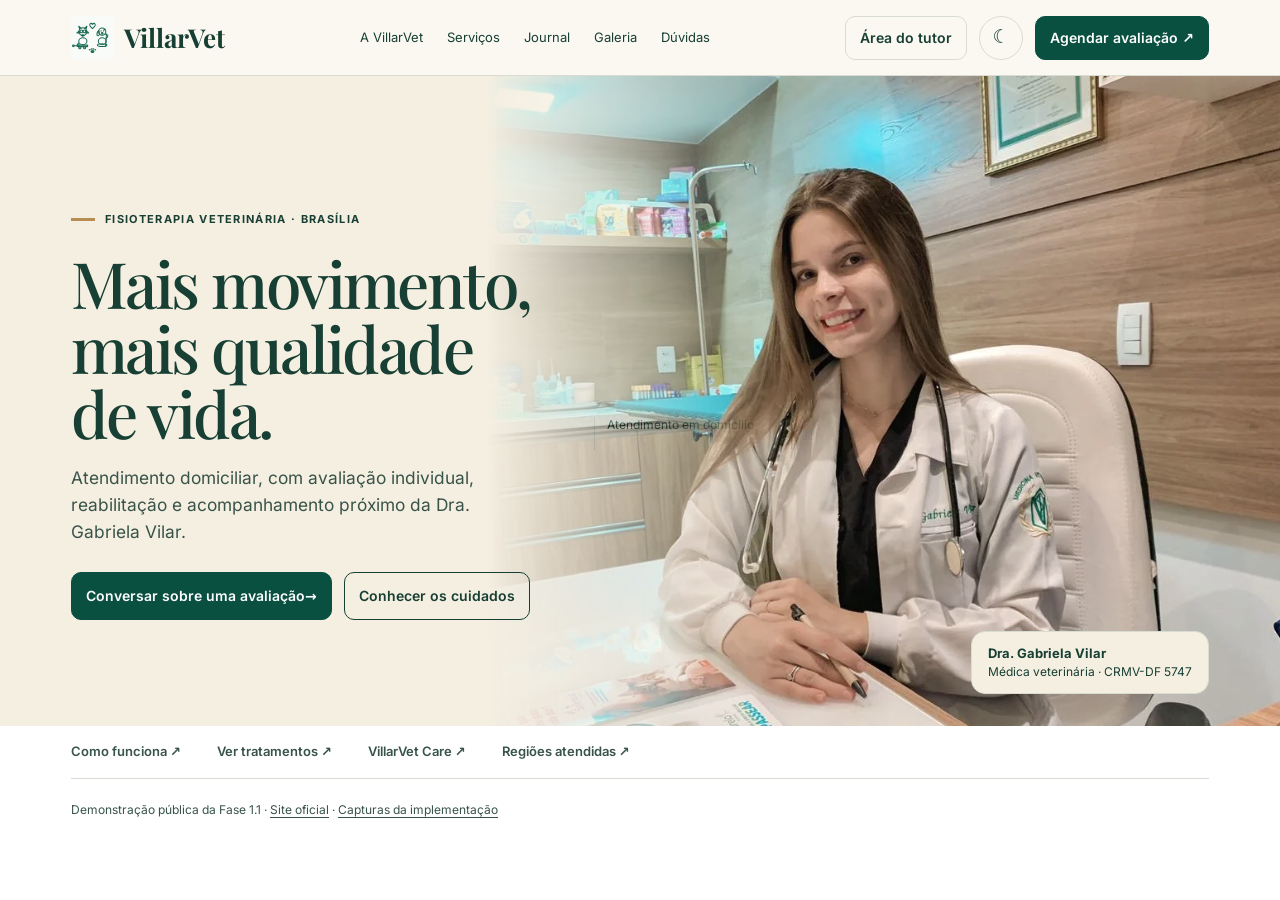
==== index.html @ 3dc2bad7 "Publica demonstração estática da VillarVet Fase 1.1" ====
<!doctype html>
<html lang="pt-BR" data-theme="light">
<head>
<meta charset="utf-8">
<meta name="viewport" content="width=device-width, initial-scale=1">
<meta name="robots" content="noindex,nofollow">
<title>VillarVet · Prévia pública da Fase 1.1</title>
<link rel="icon" href="./favicon.svg">
<link rel="stylesheet" href="./fonts/fonts.css">
<style>
  :root{color-scheme:light;--ink:#173f33;--muted:#385348;--paper:#f5efe2;--header:#fbf8f2;--surface:#fff;--line:#d9dcd0;--action:#095040;--on:#fff;--gold:#b68e54;--edge:clamp(20px,5.55vw,80px)}
  :root[data-theme="dark"]{color-scheme:dark;--ink:#eef3e9;--muted:#cad7cd;--paper:#15261f;--header:#14221c;--surface:#14251e;--line:#354d40;--action:#a5ddc4;--on:#16392c}
  *,*::before,*::after{box-sizing:border-box}
  body{margin:0;background:var(--surface);color:var(--ink);font:14px/1.5 Inter,system-ui,sans-serif}
  a{color:inherit;text-decoration:none}
  button,summary{font:inherit;cursor:pointer;color:inherit}
  :focus-visible{outline:2px solid var(--ink);outline-offset:4px}
  .skip{position:absolute;top:8px;left:8px;z-index:4;padding:10px;background:var(--surface)}
  .skip:not(:focus){transform:translateY(-150%)}
  .top{position:sticky;top:0;z-index:2;background:var(--header);border-bottom:1px solid var(--line)}
  .nav{max-width:1440px;margin:auto;min-height:75px;padding:0 var(--edge);display:flex;align-items:center;justify-content:space-between;gap:16px}
  .brand{display:inline-flex;align-items:center;gap:10px;min-height:44px;font:700 26px 'Playfair Display',Georgia,serif;white-space:nowrap}
  .brand img{width:43px;height:43px}
  .desktop,.tools,.actions{display:flex;align-items:center;gap:12px}
  .desktop{gap:24px;font-size:13px}
  .desktop a,.chapters a{display:inline-flex;align-items:center;min-height:44px}
  .desktop a:hover,.chapters a:hover,.foot a:hover{text-decoration:underline;text-underline-offset:4px}
  .button,.theme,.mobile summary{min-height:44px;border:1px solid var(--line);border-radius:10px;display:inline-flex;align-items:center;justify-content:center;padding:0 14px;background:transparent;font-weight:600;white-space:nowrap}
  .button:hover,.theme:hover{border-color:var(--ink)}
  .solid{background:var(--action);border-color:var(--action);color:var(--on)}
  .theme{border-radius:50%;width:44px;padding:0;font-size:19px}
  .mobile{display:none}
  .mobile summary{list-style:none;border-color:transparent;font-size:22px}
  .mobile summary::-webkit-details-marker{display:none}
  .mobile div{position:absolute;top:100%;left:0;right:0;display:grid;padding:12px var(--edge);border-bottom:1px solid var(--line);background:var(--header)}
  .mobile a,.mobile button{min-height:44px;padding:10px 0;text-align:left;background:transparent;border:0;border-bottom:1px solid var(--line)}
  .hero{position:relative;isolation:isolate;background:var(--paper);overflow:hidden}
  .hero-inner{max-width:1440px;margin:auto;padding:clamp(58px,6vw,88px) var(--edge) 48px;min-height:650px;display:grid;grid-template-columns:46% 54%;align-items:center}
  .copy{position:relative;z-index:1}
  .eyebrow{display:flex;align-items:center;gap:10px;font-size:11px;letter-spacing:.12em;font-weight:700;text-transform:uppercase;margin:0 0 22px}
  .eyebrow::before{content:"";width:24px;height:3px;background:var(--gold);flex:none}
  h1{font:500 clamp(2.35rem,5vw,5rem)/1.02 'Playfair Display',Georgia,serif;letter-spacing:-.04em;max-width:12ch;margin:0}
  .intro{font-size:clamp(15px,1.35vw,19px);line-height:1.55;max-width:38ch;color:var(--muted);margin:20px 0 26px}
  .actions{flex-wrap:wrap}
  .actions .button{min-height:48px;border-color:var(--ink);white-space:normal;text-align:center}
  .actions .solid{border-color:var(--action)}
  .photo{position:absolute;inset:0 0 0 38%;margin:0}
  .photo img{width:100%;height:100%;object-fit:cover;object-position:50% 38%;mask-image:linear-gradient(to right,transparent,#000 38%);filter:saturate(.92) sepia(.07)}
  .credit{position:absolute;right:var(--edge);bottom:32px;background:var(--paper);border:1px solid var(--line);border-radius:14px;padding:12px 16px;font-size:12px}
  .credit strong{display:block;font-size:13px}
  .proof{display:grid;grid-template-columns:repeat(3,1fr);max-width:540px;padding:0;list-style:none;gap:10px;margin:36px 0 0;font-size:12px;line-height:1.35}
  .proof li{padding-inline-start:12px;border-inline-start:1px solid var(--line)}
  .chapters,.foot{max-width:1440px;margin:auto;padding:0 var(--edge)}
  .chapters div{display:flex;flex-wrap:wrap;gap:0 36px;border-bottom:1px solid var(--line);padding-block:4px;color:var(--muted)}
  .chapters a{gap:6px;font-weight:600;font-size:13px}
  .foot{padding-block:22px 28px;color:var(--muted);font-size:12px}
  .foot a{text-decoration:underline;text-underline-offset:3px}
  @media(max-width:1080px){.desktop,.tools{display:none}.mobile{display:block}}
  @media(max-width:767px){
    .nav{min-height:67px}
    .hero-inner{display:flex;flex-direction:column;align-items:stretch;min-height:0;padding:24px 0 20px}
    .copy{display:contents}
    .eyebrow,h1,.intro,.actions,.proof{margin-inline:var(--edge)}
    .eyebrow{font-size:10px;margin-bottom:14px}
    h1{font-size:clamp(2.3rem,9.4vw,3.9rem)}
    .intro{margin-block:13px 17px}
    .actions{display:grid;gap:8px;max-width:420px;margin-bottom:18px}
    .photo{position:relative;inset:auto;height:clamp(285px,89vw,480px);border-start-start-radius:40% 32%;overflow:hidden}
    .photo img{mask-image:linear-gradient(to bottom,#000 83%,transparent);object-position:50% 33%}
    .credit{bottom:12px}
    .proof{margin-block:16px 0;order:1}
    .chapters div{display:grid;grid-template-columns:1fr 1fr;column-gap:12px}
  }
</style>
</head>
<body>
<a class="skip" href="#inicio">Pular para o conteúdo</a>
<header class="top">
  <nav class="nav" aria-label="Navegação principal">
    <a class="brand" href="./"><img src="./favicon.svg" alt="">VillarVet</a>
    <div class="desktop">
      <a href="https://villarvet.com/#sobre">A VillarVet</a><a href="https://villarvet.com/servicos">Serviços</a><a href="https://villarvet.com/blog">Journal</a><a href="https://villarvet.com/galeria">Galeria</a><a href="https://villarvet.com/faq">Dúvidas</a>
    </div>
    <div class="tools">
      <a class="button" href="https://care.villarvet.com/cliente">Área do tutor</a>
      <button class="theme" type="button" data-theme-toggle aria-label="Ativar modo escuro">☾</button>
      <a class="button solid" href="https://wa.me/5561991261057">Agendar avaliação ↗</a>
    </div>
    <details class="mobile">
      <summary aria-label="Menu de navegação">☰</summary>
      <div>
        <a href="https://villarvet.com/#sobre">A VillarVet</a><a href="https://villarvet.com/servicos">Serviços</a><a href="https://villarvet.com/blog">Journal</a><a href="https://villarvet.com/galeria">Galeria</a><a href="https://villarvet.com/faq">Dúvidas</a><a href="https://care.villarvet.com/cliente">Área do tutor</a>
        <button type="button" data-theme-toggle>Ativar modo escuro</button>
      </div>
    </details>
  </nav>
</header>
<main id="inicio" tabindex="-1">
  <section class="hero" aria-labelledby="titulo">
    <div class="hero-inner">
      <div class="copy">
        <p class="eyebrow">Fisioterapia veterinária · Brasília</p>
        <h1 id="titulo">Mais movimento, mais qualidade de vida.</h1>
        <p class="intro">Atendimento domiciliar, com avaliação individual, reabilitação e acompanhamento próximo da Dra. Gabriela Vilar.</p>
        <div class="actions">
          <a class="button solid" href="https://wa.me/5561991261057">Conversar sobre uma avaliação <span aria-hidden="true"> →</span></a>
          <a class="button" href="https://villarvet.com/servicos">Conhecer os cuidados</a>
        </div>
      </div>
      <figure class="photo">
        <img src="./gabriela-960.webp" srcset="./gabriela-640.webp 640w, ./gabriela-960.webp 960w" sizes="(max-width: 767px) 100vw, 62vw" alt="Dra. Gabriela Vilar no consultório" fetchpriority="high">
        <figcaption class="credit"><strong>Dra. Gabriela Vilar</strong>Médica veterinária · CRMV-DF 5747</figcaption>
      </figure>
      <ul class="proof"><li>Atendimento em domicílio</li><li>Cuidado individualizado</li><li>Foco em bem-estar e funcionalidade</li></ul>
    </div>
  </section>
  <nav class="chapters" aria-label="Conheça a VillarVet">
    <div><a href="https://villarvet.com/#como-funciona">Como funciona ↗</a><a href="https://villarvet.com/servicos">Ver tratamentos ↗</a><a href="https://care.villarvet.com/cliente">VillarVet Care ↗</a><a href="https://villarvet.com/#regioes">Regiões atendidas ↗</a></div>
  </nav>
</main>
<footer class="foot">Demonstração pública da Fase 1.1 · <a href="https://villarvet.com/">Site oficial</a> · <a href="https://github.com/42FPS-art/villarvet-previews#readme">Capturas da implementação</a></footer>
<script>
  const root=document.documentElement;
  const toggles=document.querySelectorAll('[data-theme-toggle]');
  function theme(value) {
    root.dataset.theme=value;
    const dark=value==='dark';
    toggles.forEach(button=>{
      const label=dark?'Ativar modo claro':'Ativar modo escuro';
      button.setAttribute('aria-label',label);
      button.textContent=button.classList.contains('theme')?(dark?'☀':'☾'):label;
    });
  }
  try{if(localStorage.getItem('preview-theme')==='dark')theme('dark')}catch{}
  toggles.forEach(button=>button.addEventListener('click',()=>{
    const next=root.dataset.theme==='dark'?'light':'dark';
    theme(next);
    try{localStorage.setItem('preview-theme',next)}catch{}
  }));
  const menu=document.querySelector('.mobile');
  menu.addEventListener('keydown',event=>{
    if(event.key==='Escape'&&menu.open){menu.open=false;menu.querySelector('summary').focus()}
  });
</script>
</body>
</html>
---- fonts/fonts.css ----
/* Google Fonts, SIL Open Font License; licenses alongside the files. */
@font-face {
  font-family: 'Inter';
  font-style: normal;
  font-weight: 300 700;
  font-display: swap;
  src: url(villarvet-latin-1.woff2) format('woff2');
  unicode-range: U+0000-00FF, U+0131, U+0152-0153, U+02BB-02BC, U+02C6, U+02DA, U+02DC, U+0304, U+0308, U+0329, U+2000-206F, U+20AC, U+2122, U+2191, U+2193, U+2212, U+2215, U+FEFF, U+FFFD;
}
@font-face {
  font-family: 'Playfair Display';
  font-style: italic;
  font-weight: 400 700;
  font-display: swap;
  src: url(villarvet-latin-2.woff2) format('woff2');
  unicode-range: U+0000-00FF, U+0131, U+0152-0153, U+02BB-02BC, U+02C6, U+02DA, U+02DC, U+0304, U+0308, U+0329, U+2000-206F, U+20AC, U+2122, U+2191, U+2193, U+2212, U+2215, U+FEFF, U+FFFD;
}
@font-face {
  font-family: 'Playfair Display';
  font-style: normal;
  font-weight: 400 700;
  font-display: swap;
  src: url(villarvet-latin-3.woff2) format('woff2');
  unicode-range: U+0000-00FF, U+0131, U+0152-0153, U+02BB-02BC, U+02C6, U+02DA, U+02DC, U+0304, U+0308, U+0329, U+2000-206F, U+20AC, U+2122, U+2191, U+2193, U+2212, U+2215, U+FEFF, U+FFFD;
}
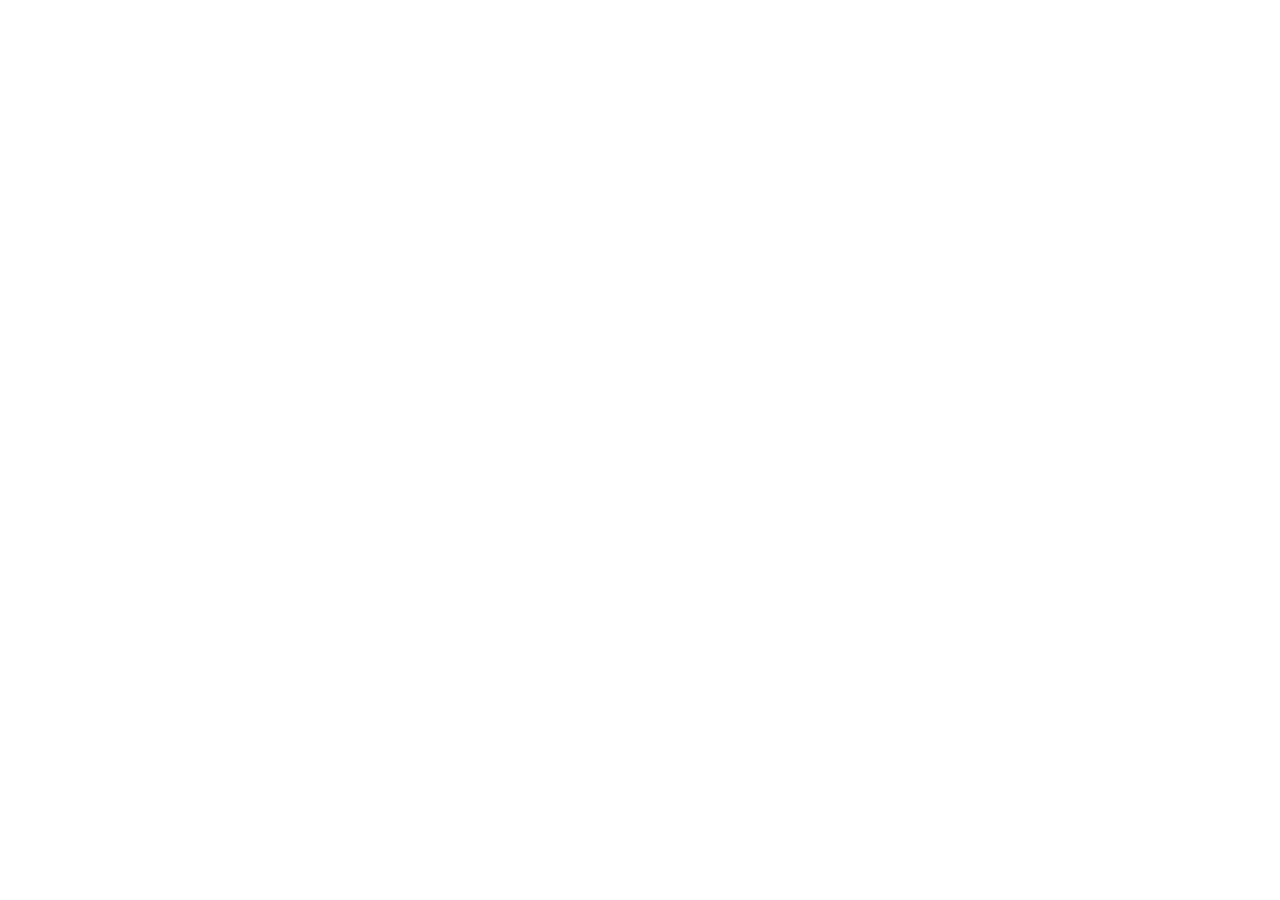
==== commit 12d2084e: "Publica a prévia VillarVet da Fase 2" ====
--- a/index.html
+++ b/index.html
@@ -1,146 +1,18 @@
 <!doctype html>
 <html lang="pt-BR" data-theme="light">
 <head>
-<meta charset="utf-8">
-<meta name="viewport" content="width=device-width, initial-scale=1">
-<meta name="robots" content="noindex,nofollow">
-<title>VillarVet · Prévia pública da Fase 1.1</title>
-<link rel="icon" href="./favicon.svg">
-<link rel="stylesheet" href="./fonts/fonts.css">
-<style>
-  :root{color-scheme:light;--ink:#173f33;--muted:#385348;--paper:#f5efe2;--header:#fbf8f2;--surface:#fff;--line:#d9dcd0;--action:#095040;--on:#fff;--gold:#b68e54;--edge:clamp(20px,5.55vw,80px)}
-  :root[data-theme="dark"]{color-scheme:dark;--ink:#eef3e9;--muted:#cad7cd;--paper:#15261f;--header:#14221c;--surface:#14251e;--line:#354d40;--action:#a5ddc4;--on:#16392c}
-  *,*::before,*::after{box-sizing:border-box}
-  body{margin:0;background:var(--surface);color:var(--ink);font:14px/1.5 Inter,system-ui,sans-serif}
-  a{color:inherit;text-decoration:none}
-  button,summary{font:inherit;cursor:pointer;color:inherit}
-  :focus-visible{outline:2px solid var(--ink);outline-offset:4px}
-  .skip{position:absolute;top:8px;left:8px;z-index:4;padding:10px;background:var(--surface)}
-  .skip:not(:focus){transform:translateY(-150%)}
-  .top{position:sticky;top:0;z-index:2;background:var(--header);border-bottom:1px solid var(--line)}
-  .nav{max-width:1440px;margin:auto;min-height:75px;padding:0 var(--edge);display:flex;align-items:center;justify-content:space-between;gap:16px}
-  .brand{display:inline-flex;align-items:center;gap:10px;min-height:44px;font:700 26px 'Playfair Display',Georgia,serif;white-space:nowrap}
-  .brand img{width:43px;height:43px}
-  .desktop,.tools,.actions{display:flex;align-items:center;gap:12px}
-  .desktop{gap:24px;font-size:13px}
-  .desktop a,.chapters a{display:inline-flex;align-items:center;min-height:44px}
-  .desktop a:hover,.chapters a:hover,.foot a:hover{text-decoration:underline;text-underline-offset:4px}
-  .button,.theme,.mobile summary{min-height:44px;border:1px solid var(--line);border-radius:10px;display:inline-flex;align-items:center;justify-content:center;padding:0 14px;background:transparent;font-weight:600;white-space:nowrap}
-  .button:hover,.theme:hover{border-color:var(--ink)}
-  .solid{background:var(--action);border-color:var(--action);color:var(--on)}
-  .theme{border-radius:50%;width:44px;padding:0;font-size:19px}
-  .mobile{display:none}
-  .mobile summary{list-style:none;border-color:transparent;font-size:22px}
-  .mobile summary::-webkit-details-marker{display:none}
-  .mobile div{position:absolute;top:100%;left:0;right:0;display:grid;padding:12px var(--edge);border-bottom:1px solid var(--line);background:var(--header)}
-  .mobile a,.mobile button{min-height:44px;padding:10px 0;text-align:left;background:transparent;border:0;border-bottom:1px solid var(--line)}
-  .hero{position:relative;isolation:isolate;background:var(--paper);overflow:hidden}
-  .hero-inner{max-width:1440px;margin:auto;padding:clamp(58px,6vw,88px) var(--edge) 48px;min-height:650px;display:grid;grid-template-columns:46% 54%;align-items:center}
-  .copy{position:relative;z-index:1}
-  .eyebrow{display:flex;align-items:center;gap:10px;font-size:11px;letter-spacing:.12em;font-weight:700;text-transform:uppercase;margin:0 0 22px}
-  .eyebrow::before{content:"";width:24px;height:3px;background:var(--gold);flex:none}
-  h1{font:500 clamp(2.35rem,5vw,5rem)/1.02 'Playfair Display',Georgia,serif;letter-spacing:-.04em;max-width:12ch;margin:0}
-  .intro{font-size:clamp(15px,1.35vw,19px);line-height:1.55;max-width:38ch;color:var(--muted);margin:20px 0 26px}
-  .actions{flex-wrap:wrap}
-  .actions .button{min-height:48px;border-color:var(--ink);white-space:normal;text-align:center}
-  .actions .solid{border-color:var(--action)}
-  .photo{position:absolute;inset:0 0 0 38%;margin:0}
-  .photo img{width:100%;height:100%;object-fit:cover;object-position:50% 38%;mask-image:linear-gradient(to right,transparent,#000 38%);filter:saturate(.92) sepia(.07)}
-  .credit{position:absolute;right:var(--edge);bottom:32px;background:var(--paper);border:1px solid var(--line);border-radius:14px;padding:12px 16px;font-size:12px}
-  .credit strong{display:block;font-size:13px}
-  .proof{display:grid;grid-template-columns:repeat(3,1fr);max-width:540px;padding:0;list-style:none;gap:10px;margin:36px 0 0;font-size:12px;line-height:1.35}
-  .proof li{padding-inline-start:12px;border-inline-start:1px solid var(--line)}
-  .chapters,.foot{max-width:1440px;margin:auto;padding:0 var(--edge)}
-  .chapters div{display:flex;flex-wrap:wrap;gap:0 36px;border-bottom:1px solid var(--line);padding-block:4px;color:var(--muted)}
-  .chapters a{gap:6px;font-weight:600;font-size:13px}
-  .foot{padding-block:22px 28px;color:var(--muted);font-size:12px}
-  .foot a{text-decoration:underline;text-underline-offset:3px}
-  @media(max-width:1080px){.desktop,.tools{display:none}.mobile{display:block}}
-  @media(max-width:767px){
-    .nav{min-height:67px}
-    .hero-inner{display:flex;flex-direction:column;align-items:stretch;min-height:0;padding:24px 0 20px}
-    .copy{display:contents}
-    .eyebrow,h1,.intro,.actions,.proof{margin-inline:var(--edge)}
-    .eyebrow{font-size:10px;margin-bottom:14px}
-    h1{font-size:clamp(2.3rem,9.4vw,3.9rem)}
-    .intro{margin-block:13px 17px}
-    .actions{display:grid;gap:8px;max-width:420px;margin-bottom:18px}
-    .photo{position:relative;inset:auto;height:clamp(285px,89vw,480px);border-start-start-radius:40% 32%;overflow:hidden}
-    .photo img{mask-image:linear-gradient(to bottom,#000 83%,transparent);object-position:50% 33%}
-    .credit{bottom:12px}
-    .proof{margin-block:16px 0;order:1}
-    .chapters div{display:grid;grid-template-columns:1fr 1fr;column-gap:12px}
-  }
-</style>
+  <meta charset="utf-8">
+  <meta name="viewport" content="width=device-width, initial-scale=1">
+  <meta name="robots" content="noindex,nofollow">
+  <meta name="referrer" content="no-referrer">
+  <title>VillarVet · Prévia pública da Fase 2</title>
+  <link rel="icon" href="/villarvet-previews/favicon.svg" type="image/svg+xml">
+  <link rel="stylesheet" href="/villarvet-previews/fonts/fonts.css">
+  <script src="/villarvet-previews/theme-init.js"></script>
+  <script type="module" crossorigin src="/villarvet-previews/assets/index-YGvpCg0u.js"></script>
+  <link rel="stylesheet" crossorigin href="/villarvet-previews/assets/index-DT8jTb6a.css">
 </head>
 <body>
-<a class="skip" href="#inicio">Pular para o conteúdo</a>
-<header class="top">
-  <nav class="nav" aria-label="Navegação principal">
-    <a class="brand" href="./"><img src="./favicon.svg" alt="">VillarVet</a>
-    <div class="desktop">
-      <a href="https://villarvet.com/#sobre">A VillarVet</a><a href="https://villarvet.com/servicos">Serviços</a><a href="https://villarvet.com/blog">Journal</a><a href="https://villarvet.com/galeria">Galeria</a><a href="https://villarvet.com/faq">Dúvidas</a>
-    </div>
-    <div class="tools">
-      <a class="button" href="https://care.villarvet.com/cliente">Área do tutor</a>
-      <button class="theme" type="button" data-theme-toggle aria-label="Ativar modo escuro">☾</button>
-      <a class="button solid" href="https://wa.me/5561991261057">Agendar avaliação ↗</a>
-    </div>
-    <details class="mobile">
-      <summary aria-label="Menu de navegação">☰</summary>
-      <div>
-        <a href="https://villarvet.com/#sobre">A VillarVet</a><a href="https://villarvet.com/servicos">Serviços</a><a href="https://villarvet.com/blog">Journal</a><a href="https://villarvet.com/galeria">Galeria</a><a href="https://villarvet.com/faq">Dúvidas</a><a href="https://care.villarvet.com/cliente">Área do tutor</a>
-        <button type="button" data-theme-toggle>Ativar modo escuro</button>
-      </div>
-    </details>
-  </nav>
-</header>
-<main id="inicio" tabindex="-1">
-  <section class="hero" aria-labelledby="titulo">
-    <div class="hero-inner">
-      <div class="copy">
-        <p class="eyebrow">Fisioterapia veterinária · Brasília</p>
-        <h1 id="titulo">Mais movimento, mais qualidade de vida.</h1>
-        <p class="intro">Atendimento domiciliar, com avaliação individual, reabilitação e acompanhamento próximo da Dra. Gabriela Vilar.</p>
-        <div class="actions">
-          <a class="button solid" href="https://wa.me/5561991261057">Conversar sobre uma avaliação <span aria-hidden="true"> →</span></a>
-          <a class="button" href="https://villarvet.com/servicos">Conhecer os cuidados</a>
-        </div>
-      </div>
-      <figure class="photo">
-        <img src="./gabriela-960.webp" srcset="./gabriela-640.webp 640w, ./gabriela-960.webp 960w" sizes="(max-width: 767px) 100vw, 62vw" alt="Dra. Gabriela Vilar no consultório" fetchpriority="high">
-        <figcaption class="credit"><strong>Dra. Gabriela Vilar</strong>Médica veterinária · CRMV-DF 5747</figcaption>
-      </figure>
-      <ul class="proof"><li>Atendimento em domicílio</li><li>Cuidado individualizado</li><li>Foco em bem-estar e funcionalidade</li></ul>
-    </div>
-  </section>
-  <nav class="chapters" aria-label="Conheça a VillarVet">
-    <div><a href="https://villarvet.com/#como-funciona">Como funciona ↗</a><a href="https://villarvet.com/servicos">Ver tratamentos ↗</a><a href="https://care.villarvet.com/cliente">VillarVet Care ↗</a><a href="https://villarvet.com/#regioes">Regiões atendidas ↗</a></div>
-  </nav>
-</main>
-<footer class="foot">Demonstração pública da Fase 1.1 · <a href="https://villarvet.com/">Site oficial</a> · <a href="https://github.com/42FPS-art/villarvet-previews#readme">Capturas da implementação</a></footer>
-<script>
-  const root=document.documentElement;
-  const toggles=document.querySelectorAll('[data-theme-toggle]');
-  function theme(value) {
-    root.dataset.theme=value;
-    const dark=value==='dark';
-    toggles.forEach(button=>{
-      const label=dark?'Ativar modo claro':'Ativar modo escuro';
-      button.setAttribute('aria-label',label);
-      button.textContent=button.classList.contains('theme')?(dark?'☀':'☾'):label;
-    });
-  }
-  try{if(localStorage.getItem('preview-theme')==='dark')theme('dark')}catch{}
-  toggles.forEach(button=>button.addEventListener('click',()=>{
-    const next=root.dataset.theme==='dark'?'light':'dark';
-    theme(next);
-    try{localStorage.setItem('preview-theme',next)}catch{}
-  }));
-  const menu=document.querySelector('.mobile');
-  menu.addEventListener('keydown',event=>{
-    if(event.key==='Escape'&&menu.open){menu.open=false;menu.querySelector('summary').focus()}
-  });
-</script>
+  <div id="root"></div>
 </body>
 </html>
